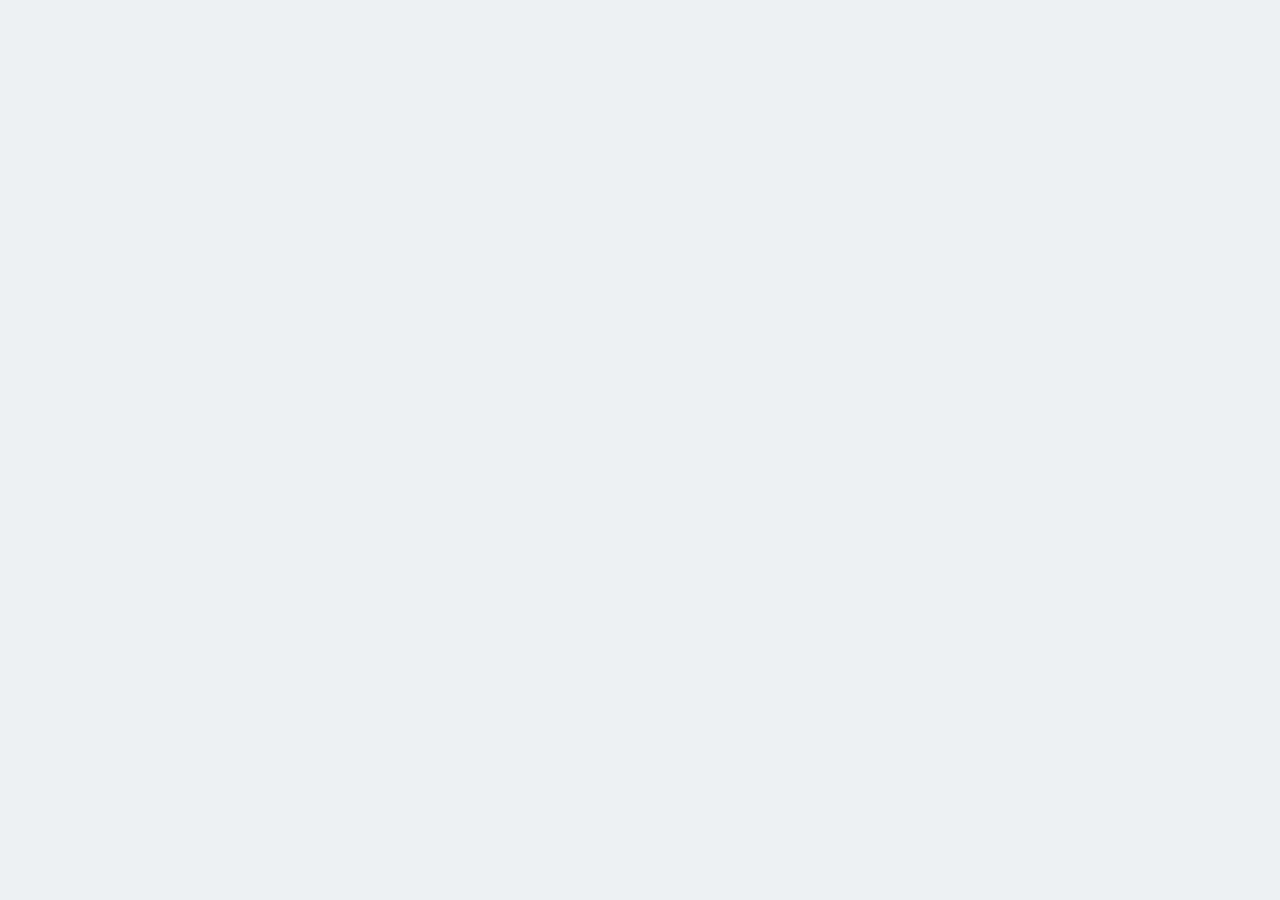
==== living-discovery-demo/index.html @ 129507ec "Add goodroom living discovery interactive demo" ====
<!doctype html><html lang="ja"><head><meta charset="utf-8"><meta name="viewport" content="width=device-width,initial-scale=1"><title>goodroom 暮らし発見デモ</title><style>:root{--b:#006eb9;--o:#eb6100;--i:#333;--m:#70777d;--l:#e4e9ec;--s:#f2f2f2;--bs:#eaf5fb}*{box-sizing:border-box}body{margin:0;background:#edf1f3;color:var(--i);font-family:-apple-system,BlinkMacSystemFont,"Noto Sans JP","Yu Gothic",sans-serif}button,input,select{font:inherit}.shell{min-height:100vh;display:grid;grid-template-columns:minmax(360px,450px) minmax(320px,440px);gap:26px;justify-content:center;padding:20px}.phone,.side{background:#fff;border-radius:26px;box-shadow:0 14px 38px #16384b18}.phone{height:calc(100vh - 40px);overflow:auto;position:relative}.side{position:sticky;top:20px;max-height:calc(100vh - 40px);overflow:auto;padding:22px}.head{height:64px;position:sticky;top:0;z-index:5;background:#fffffff2;backdrop-filter:blur(12px);border-bottom:1px solid var(--l);display:flex;align-items:center;justify-content:space-between;padding:0 19px}.logo{color:var(--b);font-weight:900;font-size:24px;border:0;background:none}.id{border:1px solid var
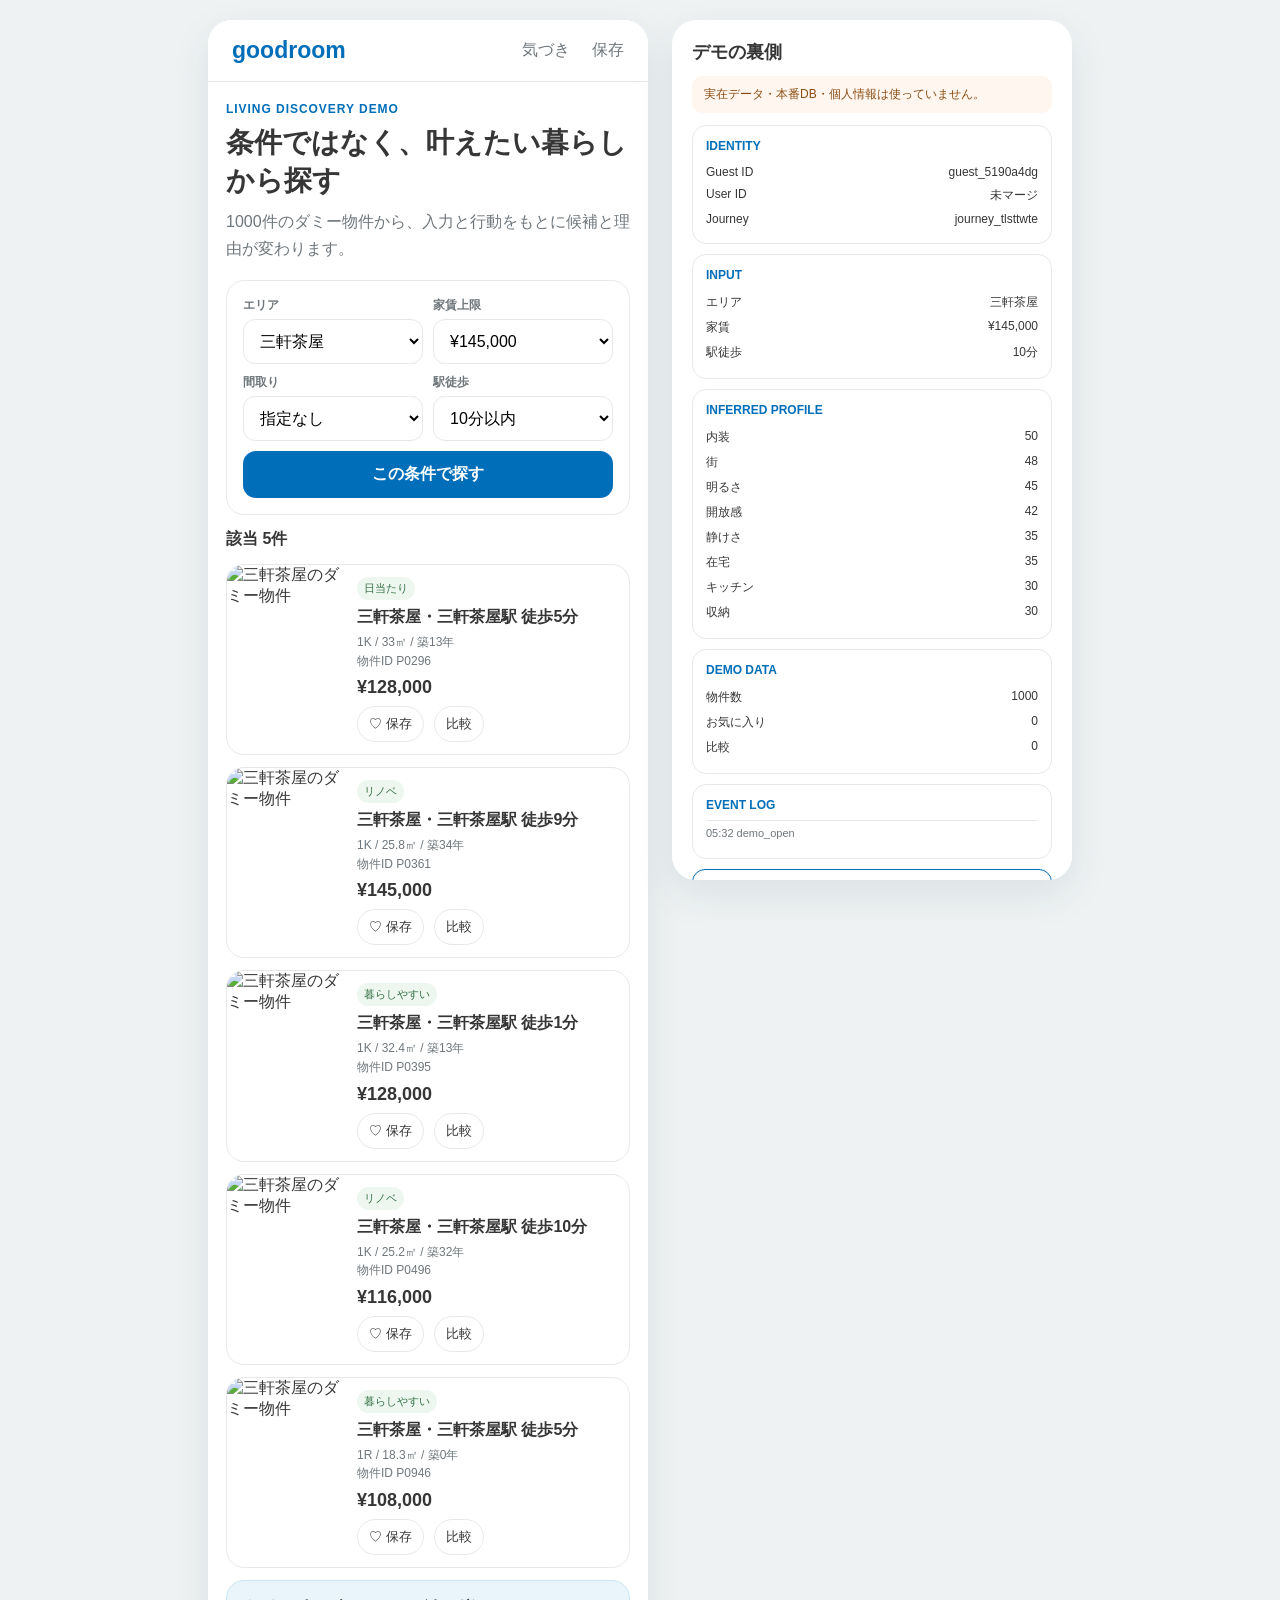
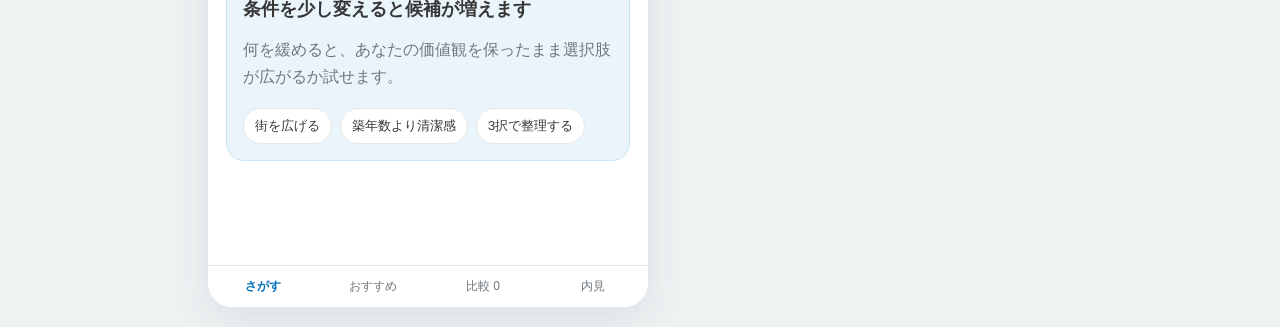
==== commit 4412eb30: "Refactor demo into resilient HTML CSS and JavaScript files" ====
--- a/living-discovery-demo/index.html
+++ b/living-discovery-demo/index.html
@@ -1 +1,28 @@
-<!doctype html><html lang="ja"><head><meta charset="utf-8"><meta name="viewport" content="width=device-width,initial-scale=1"><title>goodroom 暮らし発見デモ</title><style>:root{--b:#006eb9;--o:#eb6100;--i:#333;--m:#70777d;--l:#e4e9ec;--s:#f2f2f2;--bs:#eaf5fb}*{box-sizing:border-box}body{margin:0;background:#edf1f3;color:var(--i);font-family:-apple-system,BlinkMacSystemFont,"Noto Sans JP","Yu Gothic",sans-serif}button,input,select{font:inherit}.shell{min-height:100vh;display:grid;grid-template-columns:minmax(360px,450px) minmax(320px,440px);gap:26px;justify-content:center;padding:20px}.phone,.side{background:#fff;border-radius:26px;box-shadow:0 14px 38px #16384b18}.phone{height:calc(100vh - 40px);overflow:auto;position:relative}.side{position:sticky;top:20px;max-height:calc(100vh - 40px);overflow:auto;padding:22px}.head{height:64px;position:sticky;top:0;z-index:5;background:#fffffff2;backdrop-filter:blur(12px);border-bottom:1px solid var(--l);display:flex;align-items:center;justify-content:space-between;padding:0 19px}.logo{color:var(--b);font-weight:900;font-size:24px;border:0;background:none}.id{border:1px solid var+<!DOCTYPE html>
+<html lang="ja">
+<head>
+  <meta charset="UTF-8">
+  <meta name="viewport" content="width=device-width,initial-scale=1,viewport-fit=cover">
+  <meta name="theme-color" content="#ffffff">
+  <meta name="description" content="goodroom独自検索体験の動作デモ">
+  <title>goodroom 暮らし発見デモ</title>
+  <link rel="stylesheet" href="./styles.css?v=2">
+</head>
+<body>
+  <div id="app-shell" class="app-shell">
+    <main id="app" class="phone" aria-live="polite">
+      <div class="page">
+        <div class="eyebrow">LIVING DISCOVERY DEMO</div>
+        <h1 class="title">デモを読み込んでいます</h1>
+        <p class="lead">表示されない場合は、ページを再読み込みしてください。</p>
+      </div>
+    </main>
+    <aside id="inspector" class="inspector" aria-label="デモの裏側">
+      <h2 class="debug-title">デモの裏側</h2>
+      <p class="lead">初期化中です。</p>
+    </aside>
+  </div>
+  <div id="toast" class="toast" role="status" aria-live="polite"></div>
+  <script src="./app.js?v=2" defer></script>
+</body>
+</html>
--- a/living-discovery-demo/styles.css
+++ b/living-discovery-demo/styles.css
@@ -0,0 +1 @@
+:root{--blue:#006eb9;--orange:#eb6100;--ink:#363636;--muted:#6f777c;--line:#e5e9ec;--soft:#f4f7f8;--pale:#eaf5fb}*{box-sizing:border-box}body{margin:0;background:#eef2f3;color:var(--ink);font-family:-apple-system,BlinkMacSystemFont,"Noto Sans JP","Yu Gothic",sans-serif}button,input,select{font:inherit}.app-shell{min-height:100vh;display:grid;grid-template-columns:minmax(340px,440px) minmax(300px,400px);gap:24px;justify-content:center;padding:20px}.phone,.inspector{background:#fff;border-radius:24px;box-shadow:0 14px 40px #17384a16}.phone{min-height:calc(100vh - 40px);overflow:hidden}.inspector{position:sticky;top:20px;max-height:calc(100vh - 40px);overflow:auto;padding:20px}.topbar{height:62px;display:flex;align-items:center;justify-content:space-between;padding:0 18px;border-bottom:1px solid var(--line);background:#fffffff2;position:sticky;top:0;z-index:10}.logo{font-weight:900;font-size:23px;color:var(--blue);border:0;background:none}.ghost,.icon-btn{border:0;background:none;color:var(--muted);cursor:pointer}.page{padding:20px 18px 92px}.eyebrow{font-size:12px;font-weight:800;color:var(--blue);letter-spacing:.08em}.title{font-size:28px;line-height:1.35;margin:8px 0}.lead{color:var(--muted);line-height:1.7;margin:0 0 18px}.card{border:1px solid var(--line);border-radius:18px;background:#fff;padding:16px;margin:12px 0}.assist{background:var(--pale);border-color:#c9e5f4}.row{display:flex;gap:10px;align-items:center}.between{justify-content:space-between}.stack{display:grid;gap:10px}.grid2{display:grid;grid-template-columns:1fr 1fr;gap:10px}.field{display:grid;gap:5px}.field span{font-size:12px;color:var(--muted);font-weight:700}.field input,.field select{width:100%;padding:12px;border:1px solid var(--line);border-radius:12px;background:#fff}.btn{width:100%;border:0;border-radius:13px;padding:13px 15px;font-weight:800;cursor:pointer}.primary{background:var(--blue);color:#fff}.secondary{background:#fff;color:var(--blue);border:1px solid var(--blue)}.tiny{width:auto;padding:8px 11px;font-size:12px}.chips{display:flex;flex-wrap:wrap;gap:8px}.chip{border:1px solid var(--line);border-radius:999px;padding:8px 11px;background:#fff;color:var(--ink);cursor:pointer;font-size:13px}.chip.on{background:var(--blue);color:#fff;border-color:var(--blue)}.summary{font-weight:800;margin:14px 0}.property{display:grid;grid-template-columns:118px 1fr;gap:12px;padding:0;overflow:hidden;cursor:pointer}.property img{width:118px;height:132px;object-fit:cover}.property-body{padding:12px 12px 12px 0}.property h3{font-size:16px;margin:0 0 5px}.meta{font-size:12px;color:var(--muted);line-height:1.55}.price{font-size:18px;font-weight:900;margin-top:7px}.tag{display:inline-block;font-size:11px;padding:4px 7px;border-radius:999px;background:#eef7ef;color:#357146;margin-bottom:7px}.reason{font-size:12px;color:var(--blue);margin-top:7px;font-weight:700}.nav{position:sticky;bottom:0;display:grid;grid-template-columns:repeat(4,1fr);background:#fff;border-top:1px solid var(--line);z-index:9}.nav button{border:0;background:#fff;padding:12px 4px;color:var(--muted);font-size:12px}.nav button.on{color:var(--blue);font-weight:800}.rank{display:grid;grid-template-columns:110px 1fr 34px;gap:8px;align-items:center;font-size:13px}.bar{height:8px;background:#e8edf0;border-radius:99px;overflow:hidden}.bar i{display:block;height:100%;background:var(--orange)}.compare{overflow:auto}.compare table{width:100%;border-collapse:collapse;font-size:12px}.compare th,.compare td{border-bottom:1px solid var(--line);padding:9px 5px;text-align:left}.debug-title{font-size:18px;margin:0 0 12px}.debug-card{border:1px solid var(--line);border-radius:14px;padding:13px;margin:10px 0}.debug-card h3{font-size:12px;color:var(--blue);margin:0 0 8px}.kv{display:flex;justify-content:space-between;gap:10px;font-size:12px;padding:4px 0}.kv span:last-child{text-align:right}.log{font-size:11px;color:var(--muted);border-top:1px solid var(--line);padding:6px 0}.empty{padding:40px 15px;text-align:center;color:var(--muted)}.notice{padding:10px 12px;border-radius:10px;background:#fff7ef;color:#8b4c13;font-size:12px;margin-bottom:12px}.toast{position:fixed;left:50%;bottom:25px;transform:translateX(-50%);background:#222;color:#fff;padding:10px 15px;border-radius:10px;opacity:0;pointer-events:none;transition:.2s;z-index:99}.toast.show{opacity:1}@media(max-width:850px){.app-shell{display:block;padding:0}.phone{min-height:100vh;border-radius:0;box-shadow:none}.inspector{display:none}.page{padding-left:16px;padding-right:16px}.title{font-size:25px}}
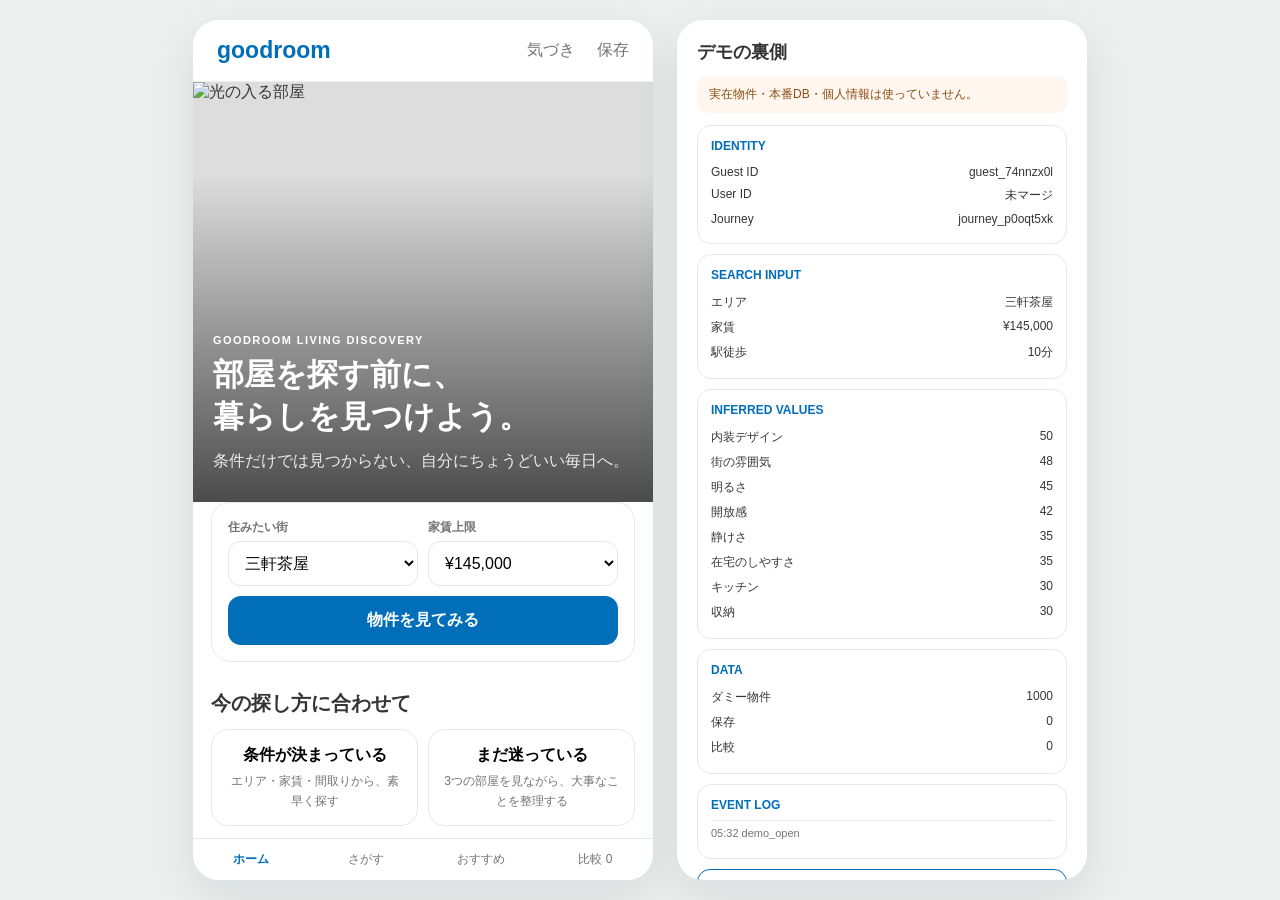
==== commit b102156a: "Bump living discovery demo assets to redesigned version" ====
--- a/living-discovery-demo/index.html
+++ b/living-discovery-demo/index.html
@@ -6,7 +6,7 @@
   <meta name="theme-color" content="#ffffff">
   <meta name="description" content="goodroom独自検索体験の動作デモ">
   <title>goodroom 暮らし発見デモ</title>
-  <link rel="stylesheet" href="./styles.css?v=2">
+  <link rel="stylesheet" href="./styles.css?v=3">
 </head>
 <body>
   <div id="app-shell" class="app-shell">
@@ -23,6 +23,6 @@
     </aside>
   </div>
   <div id="toast" class="toast" role="status" aria-live="polite"></div>
-  <script src="./app.js?v=2" defer></script>
+  <script src="./app.js?v=3" defer></script>
 </body>
 </html>
--- a/living-discovery-demo/styles.css
+++ b/living-discovery-demo/styles.css
@@ -1 +1 @@
-:root{--blue:#006eb9;--orange:#eb6100;--ink:#363636;--muted:#6f777c;--line:#e5e9ec;--soft:#f4f7f8;--pale:#eaf5fb}*{box-sizing:border-box}body{margin:0;background:#eef2f3;color:var(--ink);font-family:-apple-system,BlinkMacSystemFont,"Noto Sans JP","Yu Gothic",sans-serif}button,input,select{font:inherit}.app-shell{min-height:100vh;display:grid;grid-template-columns:minmax(340px,440px) minmax(300px,400px);gap:24px;justify-content:center;padding:20px}.phone,.inspector{background:#fff;border-radius:24px;box-shadow:0 14px 40px #17384a16}.phone{min-height:calc(100vh - 40px);overflow:hidden}.inspector{position:sticky;top:20px;max-height:calc(100vh - 40px);overflow:auto;padding:20px}.topbar{height:62px;display:flex;align-items:center;justify-content:space-between;padding:0 18px;border-bottom:1px solid var(--line);background:#fffffff2;position:sticky;top:0;z-index:10}.logo{font-weight:900;font-size:23px;color:var(--blue);border:0;background:none}.ghost,.icon-btn{border:0;background:none;color:var(--muted);cursor:pointer}.page{padding:20px 18px 92px}.eyebrow{font-size:12px;font-weight:800;color:var(--blue);letter-spacing:.08em}.title{font-size:28px;line-height:1.35;margin:8px 0}.lead{color:var(--muted);line-height:1.7;margin:0 0 18px}.card{border:1px solid var(--line);border-radius:18px;background:#fff;padding:16px;margin:12px 0}.assist{background:var(--pale);border-color:#c9e5f4}.row{display:flex;gap:10px;align-items:center}.between{justify-content:space-between}.stack{display:grid;gap:10px}.grid2{display:grid;grid-template-columns:1fr 1fr;gap:10px}.field{display:grid;gap:5px}.field span{font-size:12px;color:var(--muted);font-weight:700}.field input,.field select{width:100%;padding:12px;border:1px solid var(--line);border-radius:12px;background:#fff}.btn{width:100%;border:0;border-radius:13px;padding:13px 15px;font-weight:800;cursor:pointer}.primary{background:var(--blue);color:#fff}.secondary{background:#fff;color:var(--blue);border:1px solid var(--blue)}.tiny{width:auto;padding:8px 11px;font-size:12px}.chips{display:flex;flex-wrap:wrap;gap:8px}.chip{border:1px solid var(--line);border-radius:999px;padding:8px 11px;background:#fff;color:var(--ink);cursor:pointer;font-size:13px}.chip.on{background:var(--blue);color:#fff;border-color:var(--blue)}.summary{font-weight:800;margin:14px 0}.property{display:grid;grid-template-columns:118px 1fr;gap:12px;padding:0;overflow:hidden;cursor:pointer}.property img{width:118px;height:132px;object-fit:cover}.property-body{padding:12px 12px 12px 0}.property h3{font-size:16px;margin:0 0 5px}.meta{font-size:12px;color:var(--muted);line-height:1.55}.price{font-size:18px;font-weight:900;margin-top:7px}.tag{display:inline-block;font-size:11px;padding:4px 7px;border-radius:999px;background:#eef7ef;color:#357146;margin-bottom:7px}.reason{font-size:12px;color:var(--blue);margin-top:7px;font-weight:700}.nav{position:sticky;bottom:0;display:grid;grid-template-columns:repeat(4,1fr);background:#fff;border-top:1px solid var(--line);z-index:9}.nav button{border:0;background:#fff;padding:12px 4px;color:var(--muted);font-size:12px}.nav button.on{color:var(--blue);font-weight:800}.rank{display:grid;grid-template-columns:110px 1fr 34px;gap:8px;align-items:center;font-size:13px}.bar{height:8px;background:#e8edf0;border-radius:99px;overflow:hidden}.bar i{display:block;height:100%;background:var(--orange)}.compare{overflow:auto}.compare table{width:100%;border-collapse:collapse;font-size:12px}.compare th,.compare td{border-bottom:1px solid var(--line);padding:9px 5px;text-align:left}.debug-title{font-size:18px;margin:0 0 12px}.debug-card{border:1px solid var(--line);border-radius:14px;padding:13px;margin:10px 0}.debug-card h3{font-size:12px;color:var(--blue);margin:0 0 8px}.kv{display:flex;justify-content:space-between;gap:10px;font-size:12px;padding:4px 0}.kv span:last-child{text-align:right}.log{font-size:11px;color:var(--muted);border-top:1px solid var(--line);padding:6px 0}.empty{padding:40px 15px;text-align:center;color:var(--muted)}.notice{padding:10px 12px;border-radius:10px;background:#fff7ef;color:#8b4c13;font-size:12px;margin-bottom:12px}.toast{position:fixed;left:50%;bottom:25px;transform:translateX(-50%);background:#222;color:#fff;padding:10px 15px;border-radius:10px;opacity:0;pointer-events:none;transition:.2s;z-index:99}.toast.show{opacity:1}@media(max-width:850px){.app-shell{display:block;padding:0}.phone{min-height:100vh;border-radius:0;box-shadow:none}.inspector{display:none}.page{padding-left:16px;padding-right:16px}.title{font-size:25px}}+:root{--blue:#006eb9;--orange:#eb6100;--ink:#353535;--muted:#747474;--line:#e7e7e7;--soft:#f6f6f4;--pale:#edf7fc;--cream:#f6f1e9;--green:#49705c}*{box-sizing:border-box}html{scroll-behavior:smooth}body{margin:0;background:#ecefed;color:var(--ink);font-family:-apple-system,BlinkMacSystemFont,"Noto Sans JP","Yu Gothic",sans-serif}button,input,select{font:inherit}.app-shell{min-height:100vh;display:grid;grid-template-columns:minmax(360px,460px) minmax(310px,410px);gap:24px;justify-content:center;padding:20px}.phone,.inspector{background:#fff;border-radius:26px;box-shadow:0 16px 44px #17384a18}.phone{height:calc(100vh - 40px);overflow:auto;position:relative}.inspector{position:sticky;top:20px;max-height:calc(100vh - 40px);overflow:auto;padding:20px}.topbar{height:62px;display:flex;align-items:center;justify-content:space-between;padding:0 18px;border-bottom:1px solid #efefef;background:#fffffff4;backdrop-filter:blur(12px);position:sticky;top:0;z-index:10}.logo{font-weight:900;font-size:23px;color:var(--blue);border:0;background:none;cursor:pointer}.ghost,.icon-btn{border:0;background:none;color:var(--muted);cursor:pointer}.page{padding:20px 18px 96px}.page.flush{padding-top:0}.eyebrow{font-size:11px;font-weight:900;color:var(--blue);letter-spacing:.13em}.title{font-size:29px;line-height:1.35;margin:8px 0}.lead{color:var(--muted);line-height:1.75;margin:0 0 18px}.section-title{font-size:20px;margin:28px 0 12px}.card{border:1px solid var(--line);border-radius:19px;background:#fff;padding:16px;margin:12px 0}.assist{background:var(--pale);border-color:#cde7f5}.cream{background:var(--cream);border-color:#eee2d1}.row{display:flex;gap:10px;align-items:center}.between{justify-content:space-between}.stack{display:grid;gap:10px}.grid2{display:grid;grid-template-columns:1fr 1fr;gap:10px}.field{display:grid;gap:5px}.field span{font-size:12px;color:var(--muted);font-weight:700}.field input,.field select{width:100%;padding:12px;border:1px solid var(--line);border-radius:12px;background:#fff}.btn{width:100%;border:0;border-radius:13px;padding:14px 15px;font-weight:850;cursor:pointer}.primary{background:var(--blue);color:#fff}.secondary{background:#fff;color:var(--blue);border:1px solid var(--blue)}.text-btn{border:0;background:none;color:var(--blue);font-weight:800;padding:8px 0;cursor:pointer}.chips{display:flex;flex-wrap:wrap;gap:8px}.chip{border:1px solid var(--line);border-radius:999px;padding:8px 11px;background:#fff;color:var(--ink);cursor:pointer;font-size:13px}.chip.on{background:var(--blue);color:#fff;border-color:var(--blue)}.hero{position:relative;height:420px;overflow:hidden;background:#ddd}.hero img{width:100%;height:100%;object-fit:cover}.hero:after{content:"";position:absolute;inset:0;background:linear-gradient(180deg,transparent 22%,#000000a8 100%)}.hero-copy{position:absolute;left:20px;right:20px;bottom:28px;color:white;z-index:2}.hero-copy h1{font-size:31px;line-height:1.35;margin:8px 0 10px}.hero-copy p{line-height:1.65;margin:0;color:#ffffffe0}.home-search{margin-top:-20px;position:relative;z-index:3}.mode-grid{display:grid;grid-template-columns:1fr 1fr;gap:10px}.mode-card{border:1px solid var(--line);border-radius:17px;padding:15px;background:#fff;cursor:pointer}.mode-card strong{display:block;margin-bottom:5px}.mode-card span{font-size:12px;color:var(--muted);line-height:1.55}.editorial-strip{display:flex;gap:10px;overflow:auto;padding-bottom:5px}.editorial-tile{min-width:210px;border-radius:17px;overflow:hidden;background:#fff;border:1px solid var(--line);cursor:pointer}.editorial-tile img{width:100%;height:138px;object-fit:cover}.editorial-tile div{padding:12px}.editorial-tile h3{font-size:15px;margin:0 0 6px}.editorial-tile p{font-size:12px;color:var(--muted);margin:0;line-height:1.55}.summary{font-weight:800;margin:14px 0}.property{display:grid;grid-template-columns:126px 1fr;gap:12px;padding:0;overflow:hidden;cursor:pointer}.property img{width:126px;height:150px;object-fit:cover}.property-body{padding:12px 12px 12px 0}.property h3{font-size:16px;line-height:1.45;margin:0 0 5px}.meta{font-size:12px;color:var(--muted);line-height:1.55}.price{font-size:18px;font-weight:900;margin-top:7px}.tag{display:inline-block;font-size:11px;padding:4px 7px;border-radius:999px;background:#eef7ef;color:#357146;margin-bottom:7px}.reason{font-size:12px;color:var(--blue);margin-top:7px;font-weight:750;line-height:1.55}.nav{position:sticky;bottom:0;display:grid;grid-template-columns:repeat(4,1fr);background:#fff;border-top:1px solid var(--line);z-index:9}.nav button{border:0;background:#fff;padding:12px 4px;color:var(--muted);font-size:12px}.nav button.on{color:var(--blue);font-weight:800}.gallery{display:grid;grid-template-columns:2fr 1fr;grid-template-rows:140px 140px;gap:4px;margin:0 -18px}.gallery img{width:100%;height:100%;object-fit:cover}.gallery img:first-child{grid-row:1/3}.detail-title{font-size:28px;line-height:1.45;margin:18px 0 10px}.story{font-size:15px;line-height:2;color:#494949}.story-drop{font-size:46px;float:left;line-height:.9;margin:8px 8px 0 0;color:var(--blue);font-weight:900}.fact-grid{display:grid;grid-template-columns:repeat(2,1fr);gap:9px}.fact{background:var(--soft);border-radius:13px;padding:12px}.fact b{display:block;font-size:17px}.fact span{font-size:11px;color:var(--muted)}.match-box{border-left:4px solid var(--blue);padding-left:13px}.map{height:240px;border-radius:18px;overflow:hidden;background:#e7eee7;position:relative;border:1px solid #dce4dc}.map svg{width:100%;height:100%}.map-pin{position:absolute;left:50%;top:50%;transform:translate(-50%,-100%);width:34px;height:34px;background:var(--blue);border-radius:50% 50% 50% 0;rotate:-45deg;box-shadow:0 4px 10px #0003}.map-pin:after{content:"";position:absolute;width:12px;height:12px;border-radius:50%;background:white;left:11px;top:11px}.spot-list{display:grid;gap:8px;margin-top:10px}.spot{display:flex;justify-content:space-between;border-bottom:1px solid var(--line);padding:8px 0;font-size:13px}.rank{display:grid;grid-template-columns:110px 1fr 34px;gap:8px;align-items:center;font-size:13px}.bar{height:8px;background:#e8edf0;border-radius:99px;overflow:hidden}.bar i{display:block;height:100%;background:var(--orange)}.compare{overflow:auto}.compare table{width:100%;border-collapse:collapse;font-size:12px}.compare th,.compare td{border-bottom:1px solid var(--line);padding:9px 5px;text-align:left}.debug-title{font-size:18px;margin:0 0 12px}.debug-card{border:1px solid var(--line);border-radius:14px;padding:13px;margin:10px 0}.debug-card h3{font-size:12px;color:var(--blue);margin:0 0 8px}.kv{display:flex;justify-content:space-between;gap:10px;font-size:12px;padding:4px 0}.kv span:last-child{text-align:right}.log{font-size:11px;color:var(--muted);border-top:1px solid var(--line);padding:6px 0}.empty{padding:40px 15px;text-align:center;color:var(--muted)}.notice{padding:10px 12px;border-radius:10px;background:#fff7ef;color:#8b4c13;font-size:12px;margin-bottom:12px}.toast{position:fixed;left:50%;bottom:25px;transform:translateX(-50%);background:#222;color:#fff;padding:10px 15px;border-radius:10px;opacity:0;pointer-events:none;transition:.2s;z-index:99}.toast.show{opacity:1}.sticky-actions{position:sticky;bottom:49px;background:#fffffff4;backdrop-filter:blur(10px);padding:10px 18px;border-top:1px solid var(--line);display:grid;grid-template-columns:1fr 1.5fr;gap:9px;z-index:8;margin:0 -18px -96px}.quote{font-family:serif;font-size:22px;line-height:1.6;color:#4c5b53;margin:22px 0;padding:0 12px}.step{display:grid;grid-template-columns:30px 1fr;gap:10px}.step-num{width:28px;height:28px;border-radius:50%;background:var(--blue);color:#fff;display:grid;place-items:center;font-weight:800;font-size:12px}@media(max-width:850px){body{background:#fff}.app-shell{display:block;padding:0}.phone{height:auto;min-height:100vh;border-radius:0;box-shadow:none}.inspector{display:none}.page{padding-left:16px;padding-right:16px}.title{font-size:26px}.gallery{margin:0 -16px}.sticky-actions{margin-left:-16px;margin-right:-16px}.hero{height:390px}}
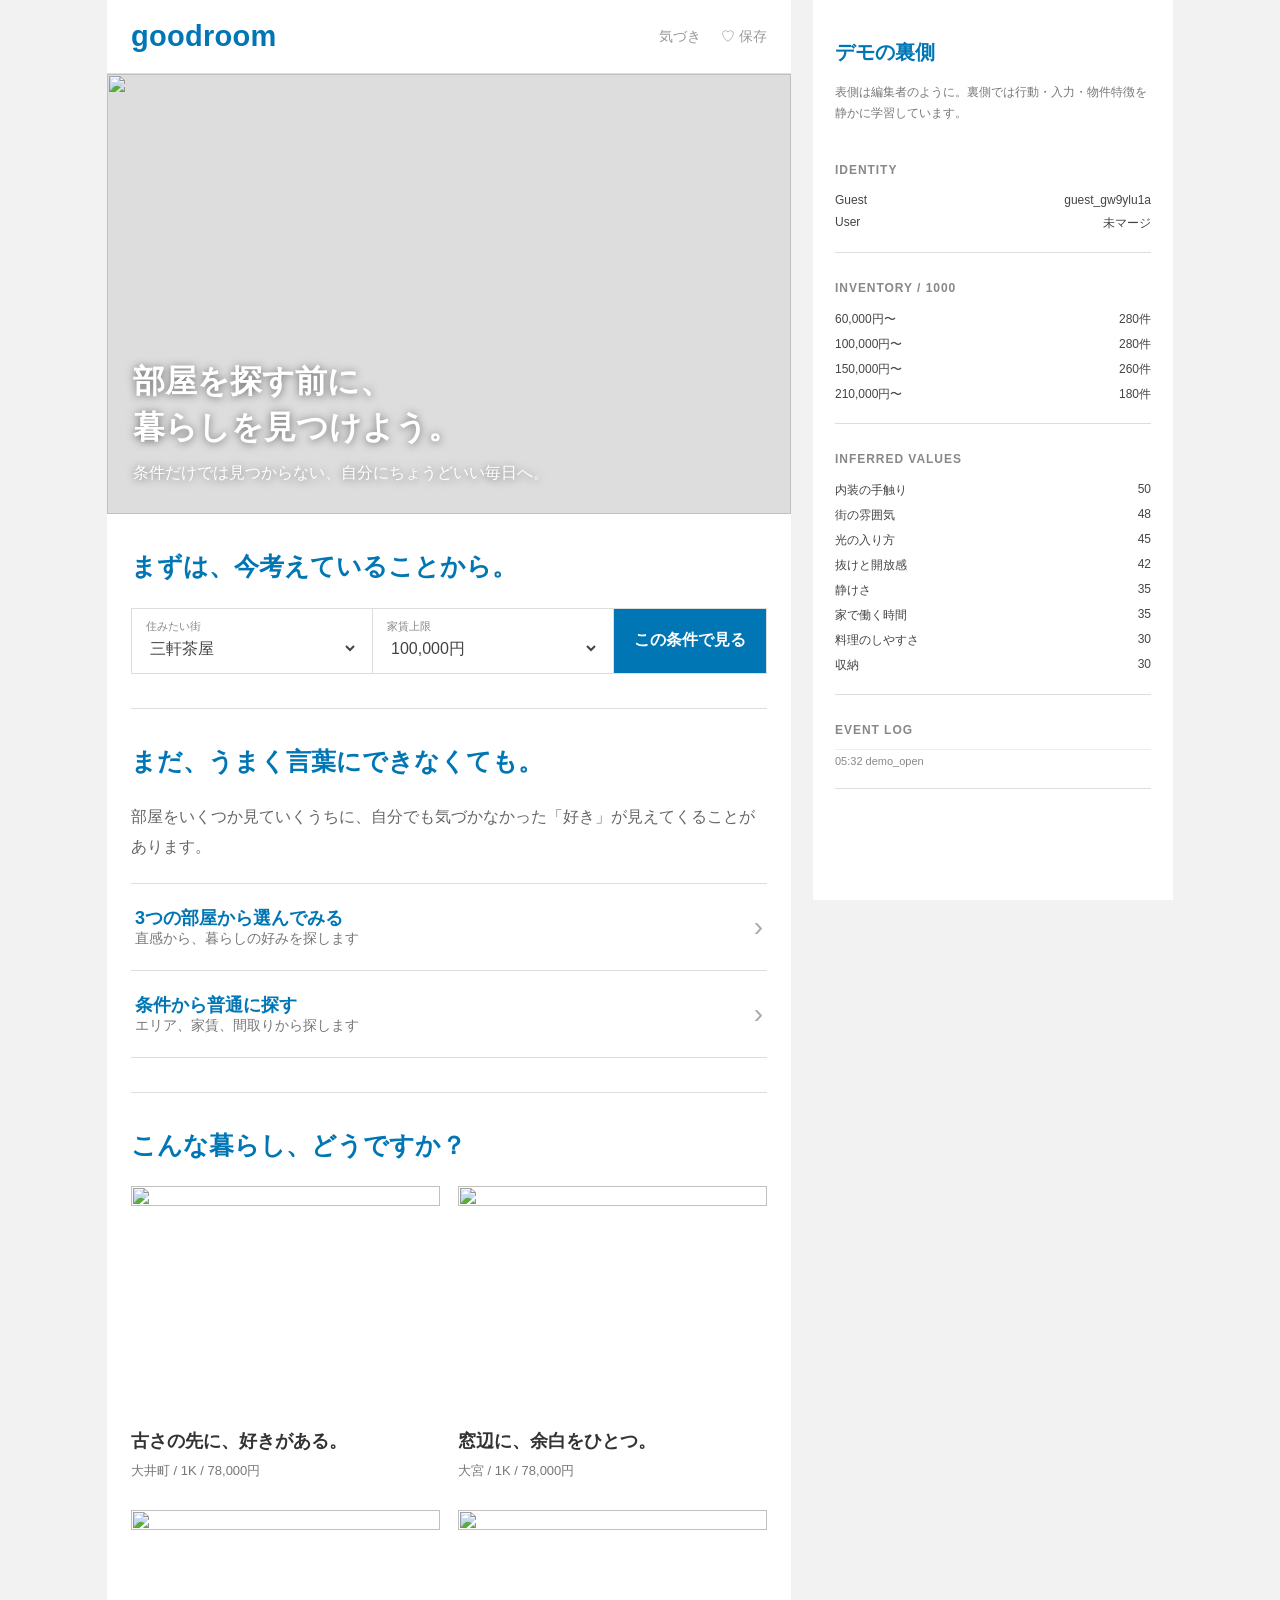
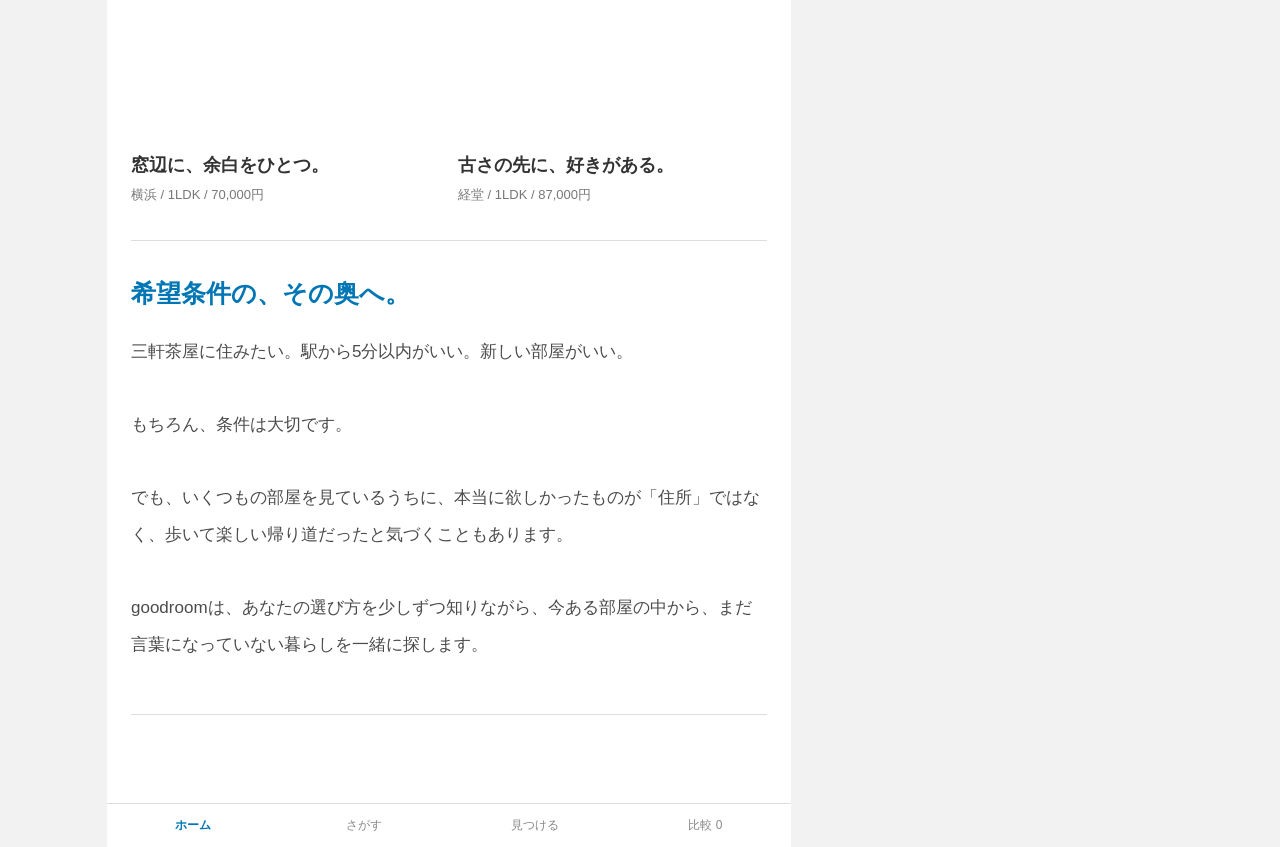
==== commit 49d1ab08: "Bump redesigned editorial demo assets" ====
--- a/living-discovery-demo/index.html
+++ b/living-discovery-demo/index.html
@@ -4,25 +4,16 @@
   <meta charset="UTF-8">
   <meta name="viewport" content="width=device-width,initial-scale=1,viewport-fit=cover">
   <meta name="theme-color" content="#ffffff">
-  <meta name="description" content="goodroom独自検索体験の動作デモ">
+  <meta name="description" content="goodroom 暮らし発見デモ">
   <title>goodroom 暮らし発見デモ</title>
-  <link rel="stylesheet" href="./styles.css?v=3">
+  <link rel="stylesheet" href="./styles.css?v=4">
 </head>
 <body>
   <div id="app-shell" class="app-shell">
-    <main id="app" class="phone" aria-live="polite">
-      <div class="page">
-        <div class="eyebrow">LIVING DISCOVERY DEMO</div>
-        <h1 class="title">デモを読み込んでいます</h1>
-        <p class="lead">表示されない場合は、ページを再読み込みしてください。</p>
-      </div>
-    </main>
-    <aside id="inspector" class="inspector" aria-label="デモの裏側">
-      <h2 class="debug-title">デモの裏側</h2>
-      <p class="lead">初期化中です。</p>
-    </aside>
+    <main id="app" class="phone" aria-live="polite"><div class="page"><section class="section"><h1 class="blue-title">読み込んでいます</h1></section></div></main>
+    <aside id="inspector" class="inspector" aria-label="デモの裏側"></aside>
   </div>
   <div id="toast" class="toast" role="status" aria-live="polite"></div>
-  <script src="./app.js?v=3" defer></script>
+  <script src="./app.js?v=4" defer></script>
 </body>
 </html>
--- a/living-discovery-demo/styles.css
+++ b/living-discovery-demo/styles.css
@@ -1 +1 @@
-:root{--blue:#006eb9;--orange:#eb6100;--ink:#353535;--muted:#747474;--line:#e7e7e7;--soft:#f6f6f4;--pale:#edf7fc;--cream:#f6f1e9;--green:#49705c}*{box-sizing:border-box}html{scroll-behavior:smooth}body{margin:0;background:#ecefed;color:var(--ink);font-family:-apple-system,BlinkMacSystemFont,"Noto Sans JP","Yu Gothic",sans-serif}button,input,select{font:inherit}.app-shell{min-height:100vh;display:grid;grid-template-columns:minmax(360px,460px) minmax(310px,410px);gap:24px;justify-content:center;padding:20px}.phone,.inspector{background:#fff;border-radius:26px;box-shadow:0 16px 44px #17384a18}.phone{height:calc(100vh - 40px);overflow:auto;position:relative}.inspector{position:sticky;top:20px;max-height:calc(100vh - 40px);overflow:auto;padding:20px}.topbar{height:62px;display:flex;align-items:center;justify-content:space-between;padding:0 18px;border-bottom:1px solid #efefef;background:#fffffff4;backdrop-filter:blur(12px);position:sticky;top:0;z-index:10}.logo{font-weight:900;font-size:23px;color:var(--blue);border:0;background:none;cursor:pointer}.ghost,.icon-btn{border:0;background:none;color:var(--muted);cursor:pointer}.page{padding:20px 18px 96px}.page.flush{padding-top:0}.eyebrow{font-size:11px;font-weight:900;color:var(--blue);letter-spacing:.13em}.title{font-size:29px;line-height:1.35;margin:8px 0}.lead{color:var(--muted);line-height:1.75;margin:0 0 18px}.section-title{font-size:20px;margin:28px 0 12px}.card{border:1px solid var(--line);border-radius:19px;background:#fff;padding:16px;margin:12px 0}.assist{background:var(--pale);border-color:#cde7f5}.cream{background:var(--cream);border-color:#eee2d1}.row{display:flex;gap:10px;align-items:center}.between{justify-content:space-between}.stack{display:grid;gap:10px}.grid2{display:grid;grid-template-columns:1fr 1fr;gap:10px}.field{display:grid;gap:5px}.field span{font-size:12px;color:var(--muted);font-weight:700}.field input,.field select{width:100%;padding:12px;border:1px solid var(--line);border-radius:12px;background:#fff}.btn{width:100%;border:0;border-radius:13px;padding:14px 15px;font-weight:850;cursor:pointer}.primary{background:var(--blue);color:#fff}.secondary{background:#fff;color:var(--blue);border:1px solid var(--blue)}.text-btn{border:0;background:none;color:var(--blue);font-weight:800;padding:8px 0;cursor:pointer}.chips{display:flex;flex-wrap:wrap;gap:8px}.chip{border:1px solid var(--line);border-radius:999px;padding:8px 11px;background:#fff;color:var(--ink);cursor:pointer;font-size:13px}.chip.on{background:var(--blue);color:#fff;border-color:var(--blue)}.hero{position:relative;height:420px;overflow:hidden;background:#ddd}.hero img{width:100%;height:100%;object-fit:cover}.hero:after{content:"";position:absolute;inset:0;background:linear-gradient(180deg,transparent 22%,#000000a8 100%)}.hero-copy{position:absolute;left:20px;right:20px;bottom:28px;color:white;z-index:2}.hero-copy h1{font-size:31px;line-height:1.35;margin:8px 0 10px}.hero-copy p{line-height:1.65;margin:0;color:#ffffffe0}.home-search{margin-top:-20px;position:relative;z-index:3}.mode-grid{display:grid;grid-template-columns:1fr 1fr;gap:10px}.mode-card{border:1px solid var(--line);border-radius:17px;padding:15px;background:#fff;cursor:pointer}.mode-card strong{display:block;margin-bottom:5px}.mode-card span{font-size:12px;color:var(--muted);line-height:1.55}.editorial-strip{display:flex;gap:10px;overflow:auto;padding-bottom:5px}.editorial-tile{min-width:210px;border-radius:17px;overflow:hidden;background:#fff;border:1px solid var(--line);cursor:pointer}.editorial-tile img{width:100%;height:138px;object-fit:cover}.editorial-tile div{padding:12px}.editorial-tile h3{font-size:15px;margin:0 0 6px}.editorial-tile p{font-size:12px;color:var(--muted);margin:0;line-height:1.55}.summary{font-weight:800;margin:14px 0}.property{display:grid;grid-template-columns:126px 1fr;gap:12px;padding:0;overflow:hidden;cursor:pointer}.property img{width:126px;height:150px;object-fit:cover}.property-body{padding:12px 12px 12px 0}.property h3{font-size:16px;line-height:1.45;margin:0 0 5px}.meta{font-size:12px;color:var(--muted);line-height:1.55}.price{font-size:18px;font-weight:900;margin-top:7px}.tag{display:inline-block;font-size:11px;padding:4px 7px;border-radius:999px;background:#eef7ef;color:#357146;margin-bottom:7px}.reason{font-size:12px;color:var(--blue);margin-top:7px;font-weight:750;line-height:1.55}.nav{position:sticky;bottom:0;display:grid;grid-template-columns:repeat(4,1fr);background:#fff;border-top:1px solid var(--line);z-index:9}.nav button{border:0;background:#fff;padding:12px 4px;color:var(--muted);font-size:12px}.nav button.on{color:var(--blue);font-weight:800}.gallery{display:grid;grid-template-columns:2fr 1fr;grid-template-rows:140px 140px;gap:4px;margin:0 -18px}.gallery img{width:100%;height:100%;object-fit:cover}.gallery img:first-child{grid-row:1/3}.detail-title{font-size:28px;line-height:1.45;margin:18px 0 10px}.story{font-size:15px;line-height:2;color:#494949}.story-drop{font-size:46px;float:left;line-height:.9;margin:8px 8px 0 0;color:var(--blue);font-weight:900}.fact-grid{display:grid;grid-template-columns:repeat(2,1fr);gap:9px}.fact{background:var(--soft);border-radius:13px;padding:12px}.fact b{display:block;font-size:17px}.fact span{font-size:11px;color:var(--muted)}.match-box{border-left:4px solid var(--blue);padding-left:13px}.map{height:240px;border-radius:18px;overflow:hidden;background:#e7eee7;position:relative;border:1px solid #dce4dc}.map svg{width:100%;height:100%}.map-pin{position:absolute;left:50%;top:50%;transform:translate(-50%,-100%);width:34px;height:34px;background:var(--blue);border-radius:50% 50% 50% 0;rotate:-45deg;box-shadow:0 4px 10px #0003}.map-pin:after{content:"";position:absolute;width:12px;height:12px;border-radius:50%;background:white;left:11px;top:11px}.spot-list{display:grid;gap:8px;margin-top:10px}.spot{display:flex;justify-content:space-between;border-bottom:1px solid var(--line);padding:8px 0;font-size:13px}.rank{display:grid;grid-template-columns:110px 1fr 34px;gap:8px;align-items:center;font-size:13px}.bar{height:8px;background:#e8edf0;border-radius:99px;overflow:hidden}.bar i{display:block;height:100%;background:var(--orange)}.compare{overflow:auto}.compare table{width:100%;border-collapse:collapse;font-size:12px}.compare th,.compare td{border-bottom:1px solid var(--line);padding:9px 5px;text-align:left}.debug-title{font-size:18px;margin:0 0 12px}.debug-card{border:1px solid var(--line);border-radius:14px;padding:13px;margin:10px 0}.debug-card h3{font-size:12px;color:var(--blue);margin:0 0 8px}.kv{display:flex;justify-content:space-between;gap:10px;font-size:12px;padding:4px 0}.kv span:last-child{text-align:right}.log{font-size:11px;color:var(--muted);border-top:1px solid var(--line);padding:6px 0}.empty{padding:40px 15px;text-align:center;color:var(--muted)}.notice{padding:10px 12px;border-radius:10px;background:#fff7ef;color:#8b4c13;font-size:12px;margin-bottom:12px}.toast{position:fixed;left:50%;bottom:25px;transform:translateX(-50%);background:#222;color:#fff;padding:10px 15px;border-radius:10px;opacity:0;pointer-events:none;transition:.2s;z-index:99}.toast.show{opacity:1}.sticky-actions{position:sticky;bottom:49px;background:#fffffff4;backdrop-filter:blur(10px);padding:10px 18px;border-top:1px solid var(--line);display:grid;grid-template-columns:1fr 1.5fr;gap:9px;z-index:8;margin:0 -18px -96px}.quote{font-family:serif;font-size:22px;line-height:1.6;color:#4c5b53;margin:22px 0;padding:0 12px}.step{display:grid;grid-template-columns:30px 1fr;gap:10px}.step-num{width:28px;height:28px;border-radius:50%;background:var(--blue);color:#fff;display:grid;place-items:center;font-weight:800;font-size:12px}@media(max-width:850px){body{background:#fff}.app-shell{display:block;padding:0}.phone{height:auto;min-height:100vh;border-radius:0;box-shadow:none}.inspector{display:none}.page{padding-left:16px;padding-right:16px}.title{font-size:26px}.gallery{margin:0 -16px}.sticky-actions{margin-left:-16px;margin-right:-16px}.hero{height:390px}}+:root{--blue:#0076b5;--ink:#444;--muted:#777;--line:#ddd;--soft:#f7f7f5;--green:#78bd43}*{box-sizing:border-box}html{scroll-behavior:smooth}body{margin:0;background:#f2f2f2;color:var(--ink);font-family:-apple-system,BlinkMacSystemFont,"Noto Sans JP","Yu Gothic",sans-serif}button,input,select{font:inherit;color:inherit}.app-shell{display:grid;grid-template-columns:minmax(360px,684px) 360px;gap:22px;justify-content:center;min-height:100vh}.phone{background:#fff;min-height:100vh;overflow:auto}.inspector{background:#fff;position:sticky;top:0;height:100vh;overflow:auto;padding:22px}.topbar{height:74px;display:flex;align-items:center;justify-content:space-between;padding:0 24px;border-bottom:1px solid var(--line);background:#fff;position:sticky;top:0;z-index:20}.logo{border:0;background:none;color:var(--blue);font-weight:900;font-size:29px;letter-spacing:.01em;padding:0}.header-actions{display:flex;gap:20px}.ghost{border:0;background:none;color:#999;font-size:14px;padding:8px 0}.page{padding:0 24px 88px}.section{padding:34px 0;border-bottom:1px solid var(--line)}.blue-title{color:var(--blue);font-size:25px;line-height:1.5;margin:0 0 22px;font-weight:800}.title{font-size:31px;line-height:1.45;margin:18px 0 12px;color:#3e3e3e}.lead{font-size:16px;line-height:1.9;color:#666;margin:0 0 20px}.hero{position:relative;height:440px;background:#ddd;overflow:hidden}.hero img{width:100%;height:100%;object-fit:cover}.hero-copy{position:absolute;left:26px;right:26px;bottom:28px;color:#fff;text-shadow:0 1px 8px #0008}.hero-copy h1{font-size:32px;line-height:1.45;margin:0 0 8px}.hero-copy p{font-size:16px;line-height:1.7;margin:0}.search-line{display:grid;grid-template-columns:1fr 1fr auto;gap:0;border:1px solid var(--line);margin-top:22px}.field{display:grid;padding:10px 14px;border-right:1px solid var(--line)}.field span{font-size:11px;color:#888}.field select{border:0;background:#fff;padding:5px 0;min-width:0}.btn{border:0;padding:16px 20px;font-weight:800;cursor:pointer;background:#fff}.primary{background:var(--blue);color:#fff}.green{background:var(--green);color:#fff}.outline{border:1px solid var(--blue);color:var(--blue);background:#fff}.wide{width:100%}.choice-list{border-top:1px solid var(--line)}.choice{width:100%;border:0;border-bottom:1px solid var(--line);background:#fff;padding:22px 4px;text-align:left;display:flex;justify-content:space-between;align-items:center}.choice strong{font-size:18px;color:var(--blue)}.choice span{font-size:14px;color:#777}.choice:after{content:"›";font-size:28px;color:#aaa}.editorial-grid{display:grid;grid-template-columns:1fr 1fr;gap:28px 18px}.editorial-item{cursor:pointer}.editorial-item img{width:100%;aspect-ratio:4/3;object-fit:cover}.editorial-item h3{font-size:18px;line-height:1.55;margin:10px 0 4px;color:#333}.meta{font-size:13px;color:#777;line-height:1.7}.price{font-size:18px;font-weight:800;color:#444;margin-top:5px}.property-list{border-top:1px solid var(--line)}.property{display:grid;grid-template-columns:180px 1fr;gap:18px;padding:20px 0;border-bottom:1px solid var(--line);cursor:pointer}.property img{width:180px;height:145px;object-fit:cover}.property h3{font-size:19px;line-height:1.5;margin:0 0 7px;color:#333}.reason{color:var(--blue);font-size:14px;line-height:1.7;margin-top:8px}.mini-actions{display:flex;gap:18px;margin-top:9px}.text-action{border:0;background:none;color:#888;padding:0;font-size:13px}.text-action.on{color:var(--blue);font-weight:800}.gallery{margin:0 -24px}.gallery-main{width:100%;height:430px;object-fit:cover;display:block}.thumbs{display:grid;grid-template-columns:1fr 1fr;gap:2px}.thumbs img{width:100%;height:180px;object-fit:cover}.detail-head{padding:26px 0 30px;border-bottom:1px solid var(--line)}.detail-title{font-size:31px;line-height:1.5;margin:0 0 14px;color:#3b3b3b}.spec-line{font-size:16px;line-height:1.8;color:#666}.detail-price{font-size:24px;font-weight:800;margin:10px 0}.story{font-size:17px;line-height:2.15;color:#4b4b4b;white-space:pre-line}.story-intro{font-size:20px;line-height:2;color:#444;margin-bottom:26px}.editor-note{margin-top:30px;padding-top:24px;border-top:1px solid var(--line)}.editor-note strong{color:var(--blue);font-size:19px}.quiet-note{font-size:15px;line-height:2;color:#666}.why{border-left:3px solid var(--blue);padding-left:18px;margin-top:22px}.why h3{color:var(--blue);font-size:19px;margin:0 0 10px}.why p{font-size:16px;line-height:2;margin:0}.map{height:290px;position:relative;overflow:hidden;border:1px solid #d7ded7;background:#edf1ec}.map svg{width:100%;height:100%}.map-pin{position:absolute;left:50%;top:50%;width:28px;height:28px;background:var(--blue);border-radius:50% 50% 50% 0;transform:translate(-50%,-100%) rotate(-45deg)}.map-pin:after{content:"";position:absolute;width:10px;height:10px;background:#fff;border-radius:50%;left:9px;top:9px}.info-rows{border-top:1px solid var(--line);margin-top:18px}.info-row{display:flex;justify-content:space-between;padding:16px 0;border-bottom:1px solid var(--line);font-size:15px}.info-row b{color:#555}.values{border-top:1px solid var(--line)}.value-row{padding:17px 0;border-bottom:1px solid var(--line)}.value-row b{display:block;color:var(--blue);font-size:17px;margin-bottom:6px}.value-row span{font-size:15px;line-height:1.8}.compare-table{width:100%;border-collapse:collapse;font-size:14px}.compare-table th,.compare-table td{padding:14px 8px;border-bottom:1px solid var(--line);text-align:left}.nav{position:sticky;bottom:0;display:grid;grid-template-columns:repeat(4,1fr);background:#fff;border-top:1px solid var(--line);z-index:15}.nav button{border:0;background:#fff;padding:13px 3px;color:#888;font-size:12px}.nav button.on{color:var(--blue);font-weight:800}.sticky-actions{position:sticky;bottom:49px;display:grid;grid-template-columns:1fr 2fr;gap:8px;padding:10px 24px;background:#fffffff2;border-top:1px solid var(--line);z-index:14;margin:0 -24px -88px}.debug-title{color:var(--blue);font-size:20px}.debug-section{padding:16px 0;border-bottom:1px solid var(--line)}.debug-section h3{font-size:12px;color:#888;letter-spacing:.08em}.kv{display:flex;justify-content:space-between;font-size:12px;padding:4px 0}.log{font-size:11px;color:#888;padding:5px 0;border-top:1px solid #eee}.notice{font-size:12px;line-height:1.7;color:#777}.empty{padding:50px 0;color:#888;text-align:center}.toast{position:fixed;left:50%;bottom:30px;transform:translateX(-50%);background:#333;color:#fff;padding:11px 16px;opacity:0;transition:.2s;z-index:99}.toast.show{opacity:1}@media(max-width:850px){body{background:#fff}.app-shell{display:block}.phone{width:100%}.inspector{display:none}.topbar{height:64px;padding:0 20px}.logo{font-size:25px}.page{padding-left:20px;padding-right:20px}.hero{height:410px}.hero-copy{left:20px;right:20px}.search-line{grid-template-columns:1fr 1fr}.search-line .btn{grid-column:1/3}.editorial-grid{gap:24px 12px}.property{grid-template-columns:130px 1fr;gap:14px}.property img{width:130px;height:125px}.property h3{font-size:17px}.gallery{margin:0 -20px}.gallery-main{height:390px}.thumbs img{height:130px}.sticky-actions{margin-left:-20px;margin-right:-20px;padding-left:20px;padding-right:20px}.title,.detail-title{font-size:27px}.blue-title{font-size:23px}}
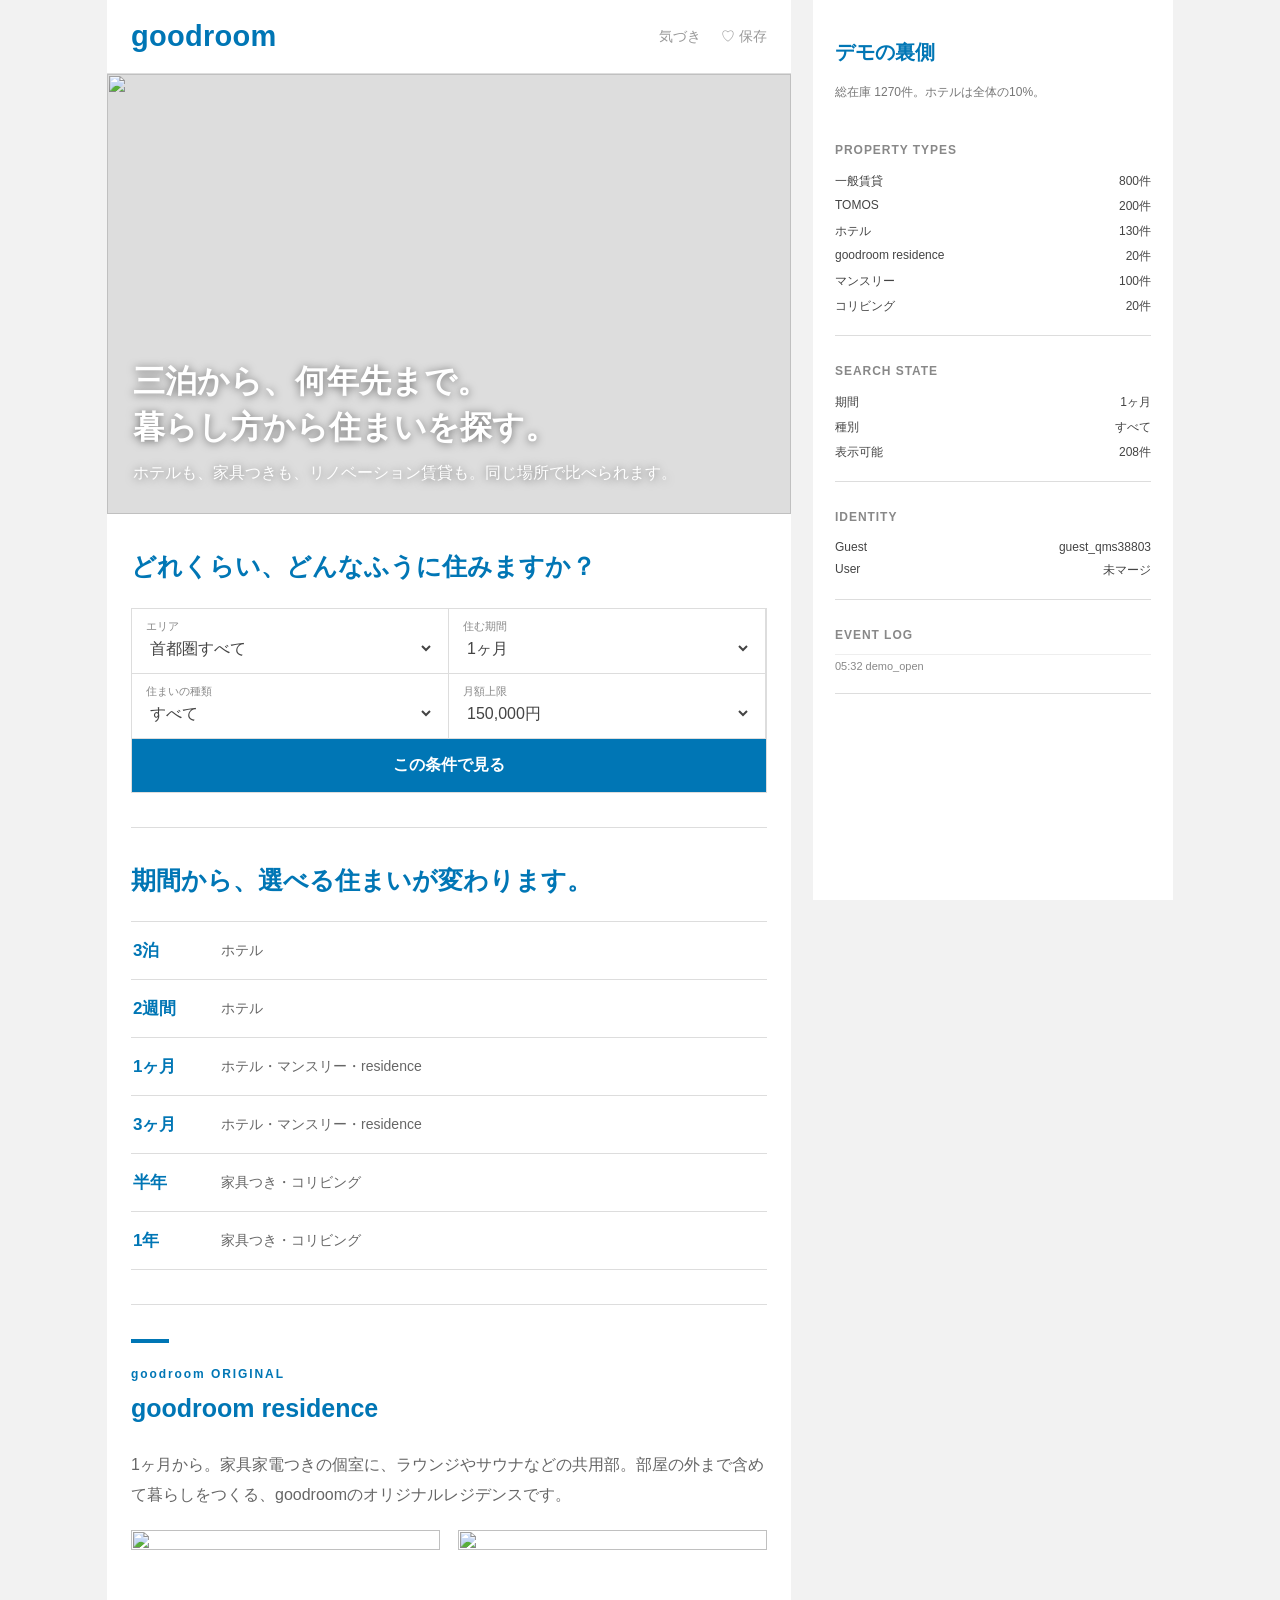
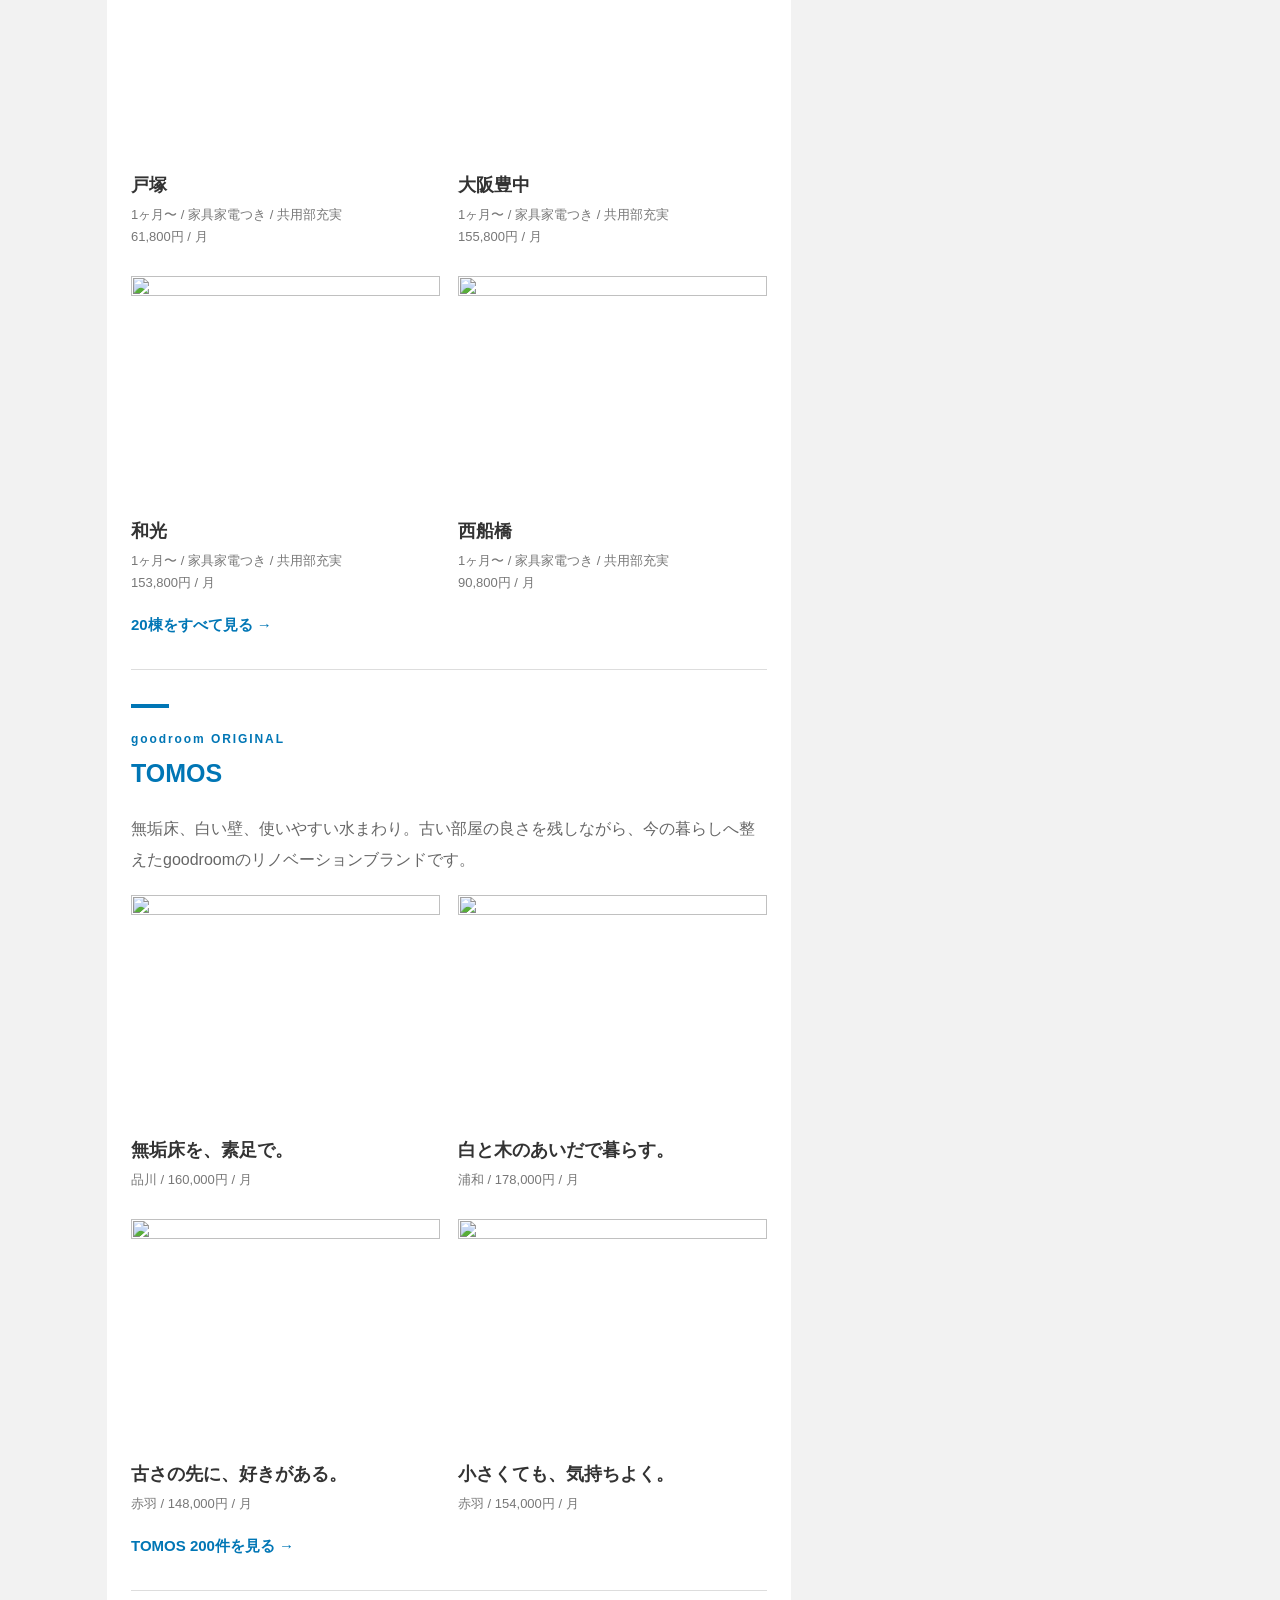
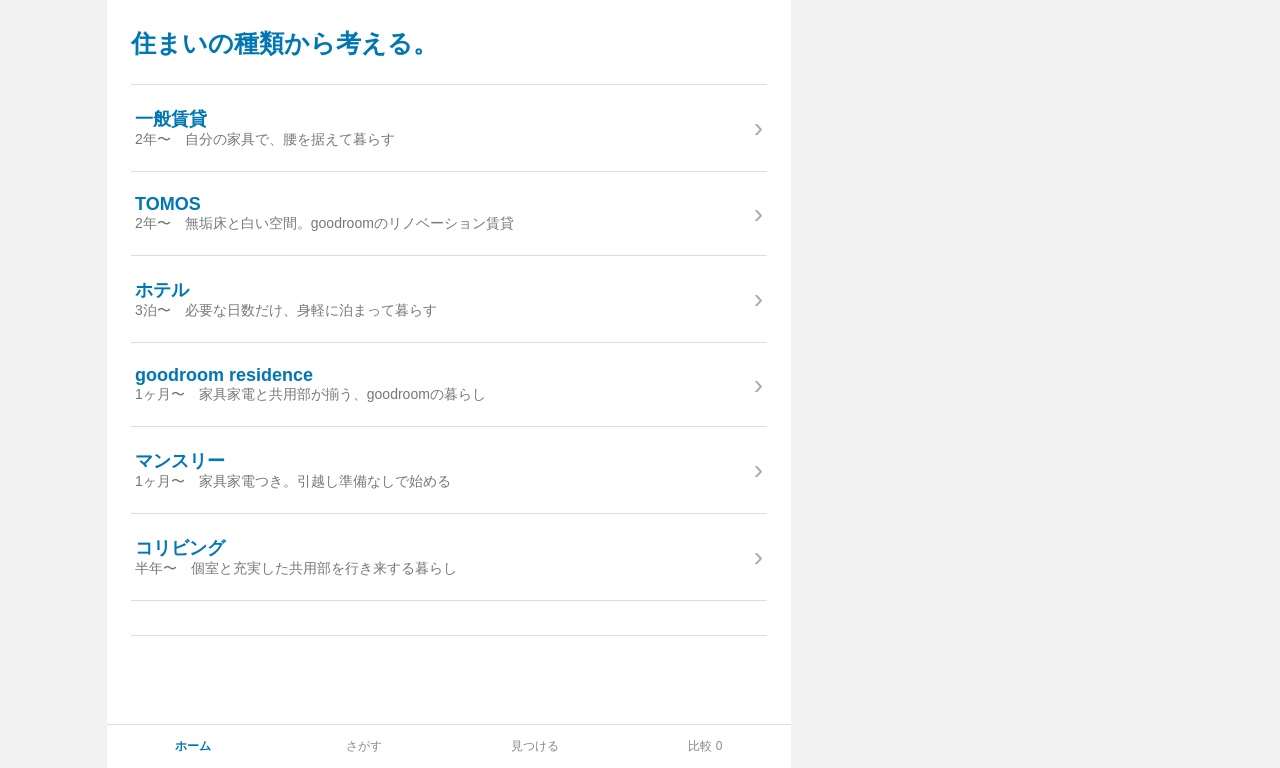
==== commit 9e1c032e: "Load property type and duration UX assets" ====
--- a/living-discovery-demo/index.html
+++ b/living-discovery-demo/index.html
@@ -6,7 +6,8 @@
   <meta name="theme-color" content="#ffffff">
   <meta name="description" content="goodroom 暮らし発見デモ">
   <title>goodroom 暮らし発見デモ</title>
-  <link rel="stylesheet" href="./styles.css?v=4">
+  <link rel="stylesheet" href="./styles.css?v=5">
+  <link rel="stylesheet" href="./types.css?v=5">
 </head>
 <body>
   <div id="app-shell" class="app-shell">
@@ -14,6 +15,6 @@
     <aside id="inspector" class="inspector" aria-label="デモの裏側"></aside>
   </div>
   <div id="toast" class="toast" role="status" aria-live="polite"></div>
-  <script src="./app.js?v=4" defer></script>
+  <script src="./app.js?v=5" defer></script>
 </body>
 </html>
--- a/living-discovery-demo/types.css
+++ b/living-discovery-demo/types.css
@@ -0,0 +1 @@
+.search-axis{display:grid;grid-template-columns:1fr 1fr;gap:0;border:1px solid var(--line)}.search-axis .field{border-bottom:1px solid var(--line)}.search-axis .field:nth-child(odd){border-right:1px solid var(--line)}.search-axis .btn{grid-column:1/3}.duration-guide{border-top:1px solid var(--line)}.duration-guide button{display:grid;grid-template-columns:88px 1fr;width:100%;border:0;border-bottom:1px solid var(--line);background:#fff;text-align:left;padding:17px 2px;align-items:center}.duration-guide b{color:var(--blue);font-size:17px}.duration-guide span{color:#666;font-size:14px}.brand-heading{font-size:12px;letter-spacing:.16em;font-weight:900;color:var(--blue);margin-bottom:9px}.brand-mark{color:var(--blue);font-size:11px;letter-spacing:.08em;font-weight:900;margin-bottom:6px}.type-line{font-size:12px;color:#777;margin-bottom:6px}.original-section{position:relative}.original-section:before{content:"";display:block;width:38px;border-top:4px solid var(--blue);margin-bottom:24px}.original-property{border-left:3px solid var(--blue);padding-left:14px}.original-detail{border-top:5px solid var(--blue)}.text-link{border:0;background:none;color:var(--blue);font-weight:800;padding:22px 0 0;font-size:15px}.detail-head .brand-mark{margin-bottom:12px}.choice .brand-mark{display:block}.editorial-item .brand-mark{margin-top:9px}.property .type-line,.property .brand-mark{margin-top:1px}@media(max-width:850px){.search-axis{grid-template-columns:1fr 1fr}.duration-guide button{grid-template-columns:75px 1fr}.original-property{padding-left:10px}.brand-heading{font-size:11px}}
